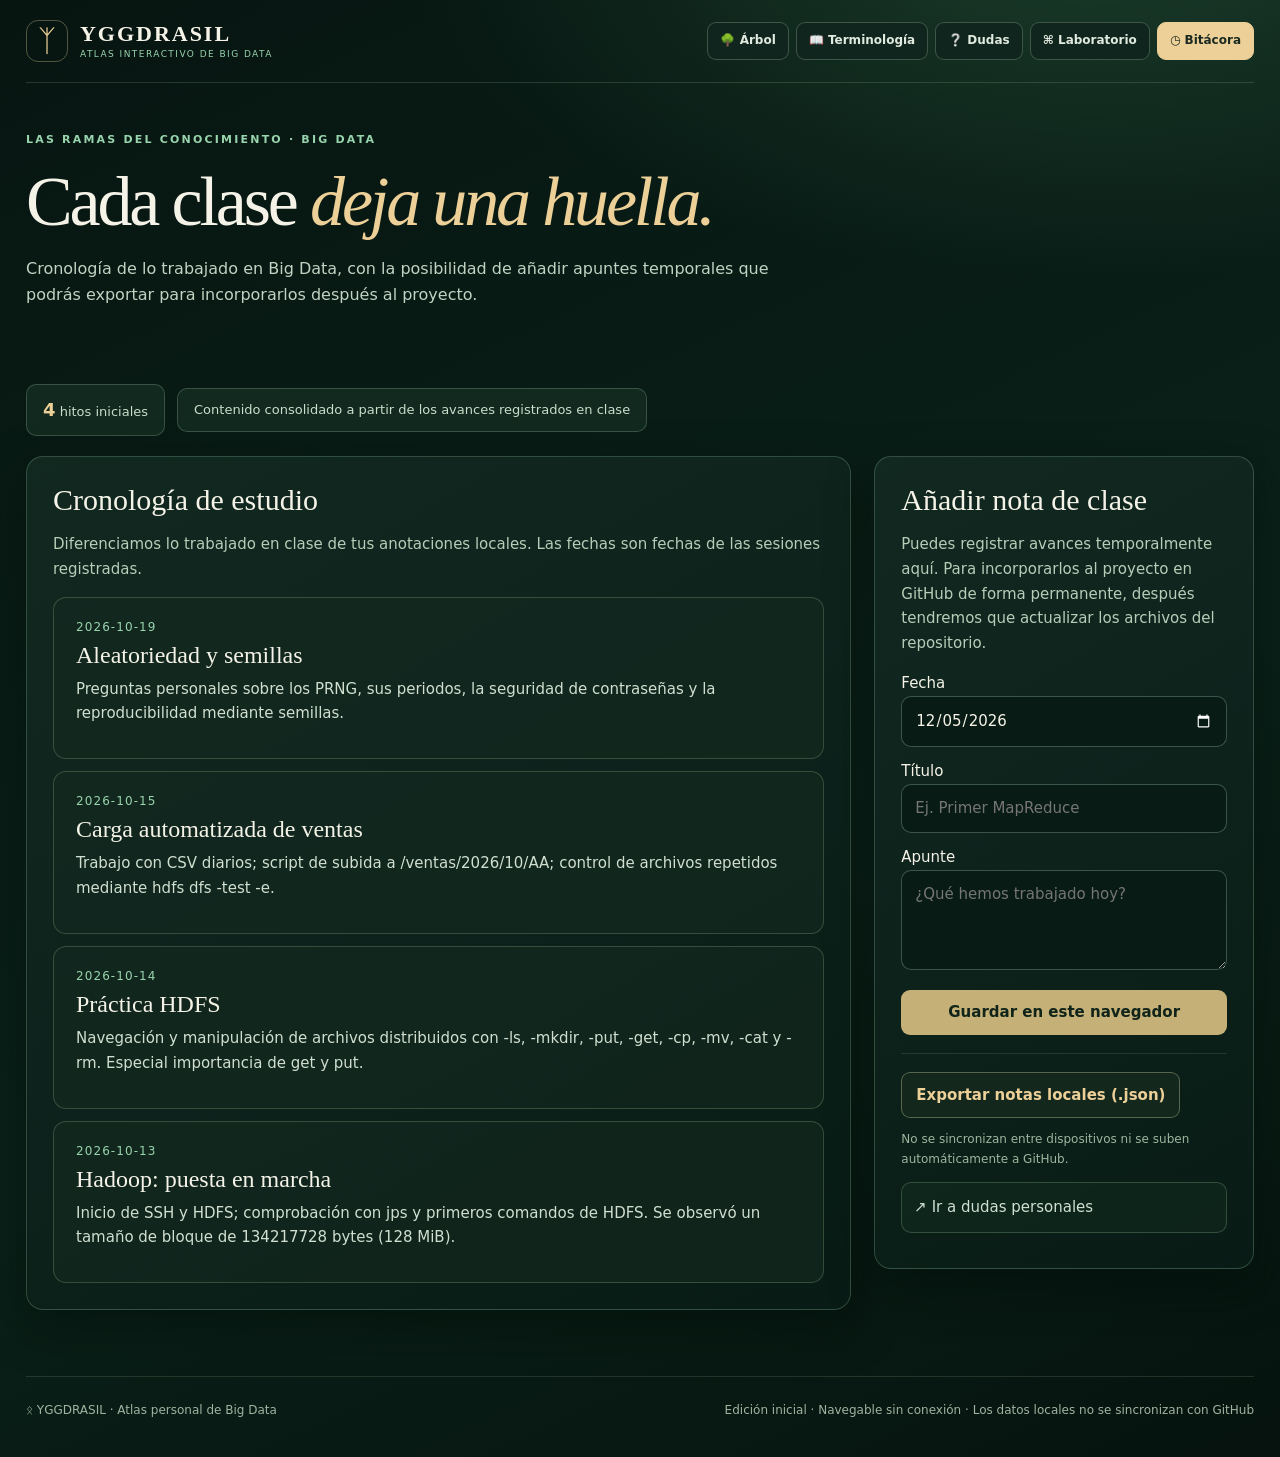
==== bitacora.html @ 1339bfdf "Publicar atlas interactivo de Big Data: árbol, glosario, dudas, laboratorio y bitácora" ====
<!doctype html><html lang="es"><head><meta charset="utf-8"><meta name="viewport" content="width=device-width,initial-scale=1"><meta name="color-scheme" content="dark"><title>Bitácora · Yggdrasil Big Data</title><link rel="stylesheet" href="assets/pages.css"></head><body><div class="shell"><header class="topbar"><a class="brand" href="yggdrasil.html#bigdata"><span class="brandicon">ᛉ</span><span><strong>YGGDRASIL</strong><small>Atlas interactivo de Big Data</small></span></a><nav class="tabs" aria-label="Secciones"><a class="tab "  href="yggdrasil.html">🌳 Árbol</a><a class="tab "  href="terminologia.html">📖 Terminología</a><a class="tab "  href="dudas.html">❔ Dudas</a><a class="tab "  href="laboratorio.html">⌘ Laboratorio</a><a class="tab active" aria-current="page" href="bitacora.html">◷ Bitácora</a></nav></header><section class="hero"><div class="eyebrow">Las ramas del conocimiento · Big Data</div><h1>Cada clase <em>deja una huella.</em></h1><p>Cronología de lo trabajado en Big Data, con la posibilidad de añadir apuntes temporales que podrás exportar para incorporarlos después al proyecto.</p></section><div class="row stats"><span class="stat"><strong>4</strong> hitos iniciales</span><span class="stat">Contenido consolidado a partir de los avances registrados en clase</span></div><div class="grid"><main class="card pad"><h2 class="panel-title">Cronología de estudio</h2><p class="muted">Diferenciamos lo trabajado en clase de tus anotaciones locales. Las fechas son fechas de las sesiones registradas.</p><div class="list" id="timeline"></div></main><aside class="card pad"><h2 class="panel-title">Añadir nota de clase</h2><p class="muted">Puedes registrar avances temporalmente aquí. Para incorporarlos al proyecto en GitHub de forma permanente, después tendremos que actualizar los archivos del repositorio.</p><form id="noteForm" class="stack"><label>Fecha <input id="noteDate" required type="date" class="input" style="display:block;width:100%"></label><label>Título <input id="noteTitle" required maxlength="90" class="input" style="display:block;width:100%" placeholder="Ej. Primer MapReduce"></label><label>Apunte <textarea id="noteBody" required maxlength="3000" class="textarea" placeholder="¿Qué hemos trabajado hoy?"></textarea></label><button class="btn" type="submit">Guardar en este navegador</button></form><div class="segment"><button id="export" class="btn-ghost">Exportar notas locales (.json)</button><p class="footer-note">No se sincronizan entre dispositivos ni se suben automáticamente a GitHub.</p></div><a class="side-link" href="dudas.html">↗ Ir a dudas personales</a></aside></div><footer class="foot"><span>ᛟ YGGDRASIL · Atlas personal de Big Data</span><span>Edición inicial · Navegable sin conexión · Los datos locales no se sincronizan con GitHub</span></footer></div><script>
'use strict';const initial=[["2026-10-13", "Hadoop: puesta en marcha", "Inicio de SSH y HDFS; comprobación con jps y primeros comandos de HDFS. Se observó un tamaño de bloque de 134217728 bytes (128 MiB)."], ["2026-10-14", "Práctica HDFS", "Navegación y manipulación de archivos distribuidos con -ls, -mkdir, -put, -get, -cp, -mv, -cat y -rm. Especial importancia de get y put."], ["2026-10-15", "Carga automatizada de ventas", "Trabajo con CSV diarios; script de subida a /ventas/2026/10/AA; control de archivos repetidos mediante hdfs dfs -test -e."], ["2026-10-19", "Aleatoriedad y semillas", "Preguntas personales sobre los PRNG, sus periodos, la seguridad de contraseñas y la reproducibilidad mediante semillas."]];let custom=[];try{custom=JSON.parse(localStorage.getItem('ygg-bigdata-bitacora-v1')||'[]')}catch(e){}const list=document.getElementById('timeline');const node=(tag,cls,s)=>{const e=document.createElement(tag);e.className=cls||'';e.textContent=s;return e};function draw(){list.replaceChildren();const ordered=[...initial.map(([date,title,body])=>({date,title,body,local:false})),...custom.map(x=>({...x,local:true}))].sort((a,b)=>b.date.localeCompare(a.date));for(const x of ordered){const d=node('article','entry');d.append(node('div','date',x.date+(x.local?' · anotación local':'')),node('h3','',x.title),node('p','',x.body));if(x.local){const btn=node('button','btn-ghost','Eliminar nota');btn.onclick=()=>{custom=custom.filter(t=>t.id!==x.id);save();draw()};d.append(btn)}list.append(d)}}function save(){try{localStorage.setItem('ygg-bigdata-bitacora-v1',JSON.stringify(custom))}catch(e){}}document.getElementById('noteDate').value=new Date().toLocaleDateString('en-CA');document.getElementById('noteForm').onsubmit=e=>{e.preventDefault();custom.push({id:String(Date.now())+'-'+Math.random().toString(36).slice(2),date:document.getElementById('noteDate').value,title:document.getElementById('noteTitle').value.trim(),body:document.getElementById('noteBody').value.trim()});save();draw();e.target.reset();document.getElementById('noteDate').value=new Date().toLocaleDateString('en-CA')};document.getElementById('export').onclick=()=>{const b=new Blob([JSON.stringify(custom,null,2)],{type:'application/json'}),a=document.createElement('a');a.href=URL.createObjectURL(b);a.download='yggdrasil-bigdata-bitacora.json';a.click();setTimeout(()=>URL.revokeObjectURL(a.href),1500)};draw();</script></body></html>
---- assets/pages.css ----
:root{color-scheme:dark;--bg:#071511;--panel:#10241e;--panel2:#132d25;--line:#315347;--text:#f5f3e8;--muted:#b0c6b4;--gold:#ecd098;--sage:#98d4ad;--purple:#c6a0ee;--orange:#f5bd78}
*{box-sizing:border-box}html{scroll-behavior:smooth}body{margin:0;min-height:100vh;background:radial-gradient(ellipse 940px 480px at 85% -5%,#27533999,transparent 73%),linear-gradient(155deg,#071511,#0a2119 58%,#06130e);font:15px/1.66 system-ui,"Segoe UI",Arial,sans-serif;color:var(--text)}body::before{content:"";position:fixed;inset:0;pointer-events:none;opacity:.13;background-image:radial-gradient(#d5c995 .65px,transparent .7px);background-size:44px 44px;mask-image:linear-gradient(#000,transparent 80%)}button,input,select,textarea{font:inherit}button{cursor:pointer}a{color:var(--gold)}button:focus-visible,a:focus-visible,input:focus-visible,textarea:focus-visible,select:focus-visible{outline:2px solid var(--gold);outline-offset:3px}.shell{max-width:1430px;margin:auto;padding:0 26px;position:relative}.topbar{min-height:83px;display:flex;align-items:center;justify-content:space-between;gap:16px;border-bottom:1px solid #8cac873b}.brand{display:flex;gap:12px;align-items:center;text-decoration:none;color:var(--text)}.brandicon{width:42px;height:42px;display:grid;place-items:center;font:30px Georgia,serif;border:1px solid #a5a0757a;border-radius:12px;color:var(--gold)}.brand strong{display:block;font:700 22px Georgia,serif;letter-spacing:.09em}.brand small{display:block;text-transform:uppercase;letter-spacing:.16em;font-size:9px;color:var(--sage)}.tabs{display:flex;gap:7px;flex-wrap:wrap}.tab{padding:8px 12px;border:1px solid #66846d86;border-radius:9px;background:#10251e;color:#e0eadf;text-decoration:none;font-size:12px;font-weight:700}.tab:hover{border-color:var(--gold)}.tab.active{color:#1b2a20;background:var(--gold);border-color:var(--gold)}.hero{padding:48px 0 37px;max-width:950px}.eyebrow{font-size:11px;letter-spacing:.2em;color:var(--sage);text-transform:uppercase;font-weight:700}.hero h1{font:normal clamp(40px,6vw,70px)/1.08 Georgia,serif;letter-spacing:-.045em;margin:15px 0}.hero h1 em{color:var(--gold)}.hero p{color:#c1d3c2;font-size:16px;max-width:790px}.row{display:flex;gap:12px;flex-wrap:wrap;align-items:center}.stats{margin:22px 0 18px}.stat{background:#11291f;border:1px solid #69877174;border-radius:10px;padding:10px 16px;font-size:13px;color:#c9ddca}.stat strong{color:var(--gold);font-size:18px}.grid{display:grid;grid-template-columns:minmax(0,1fr) minmax(240px,.46fr);align-items:start;gap:23px;margin:20px 0 66px}.card{background:linear-gradient(150deg,#132a22e9,#091c16ec);border:1px solid #52786287;border-radius:17px;box-shadow:0 16px 44px #020d0881;overflow:hidden}.pad{padding:26px}.panel-title{font:30px Georgia,serif;margin:0 0 8px}.muted{color:#b7cdb9}.small{font-size:12px}.kicker{font-size:10px;letter-spacing:.17em;text-transform:uppercase;font-weight:800;color:var(--sage)}.filters{display:flex;gap:10px;flex-wrap:wrap;margin:0 0 20px}.input,.select,.textarea{background:#081b14;color:var(--text);border:1px solid #6386728c;padding:11px 13px;border-radius:10px;min-width:180px}.input{flex:1}.textarea{width:100%;min-height:100px;resize:vertical}.btn{background:#c5b078;color:#112419;border:0;border-radius:9px;padding:10px 14px;font-weight:800}.btn:hover{background:#efdbab}.btn-ghost{border:1px solid #8e99738c;background:#13271d;color:var(--gold);border-radius:9px;padding:10px 14px;font-weight:700}.btn-ghost:hover{border-color:var(--gold)}.pill{display:inline-block;border:1px solid #6f976b90;border-radius:99px;padding:3px 9px;font-size:11px;color:#b9e2c0}.pill.extra{color:#dfb7ed;border-color:#b093cf86}.list{display:grid;gap:12px}.entry{padding:20px 22px;border:1px solid #5a785d83;background:#152a20a8;border-radius:13px}.entry h2,.entry h3{margin:4px 0 7px;font:24px Georgia,serif}.entry p{margin:8px 0 12px;color:#d0dfd0}.entry summary{cursor:pointer;font-weight:700;color:#f4e5bf;list-style:none;display:flex;gap:10px;align-items:center;justify-content:space-between}.entry summary::after{content:'＋';font-size:22px;line-height:1}.entry[open] summary::after{content:'−'}.answer{padding:15px 0 0;border-top:1px solid #7d98774d;margin:16px 0 0}.answer p{margin:0 0 12px}.answer strong{color:var(--gold)}.callout{padding:16px 19px;border-left:3px solid var(--gold);background:#3539234d;border-radius:0 10px 10px 0}.side-link{display:block;text-decoration:none;margin:9px 0;padding:12px;border:1px solid #61816673;border-radius:10px;color:#d0e0d2;background:#132e2382}.side-link:hover{color:var(--gold);border-color:var(--gold)}.foot{border-top:1px solid #92a78834;padding:24px 0 36px;color:#9fb4a0;font-size:12px;display:flex;gap:14px;justify-content:space-between}.codebox{padding:13px 15px;background:#061410;border:1px solid #5875628a;border-radius:11px;margin:9px 0 15px;display:flex;gap:8px;justify-content:space-between;align-items:start}.codebox code{overflow:auto;white-space:pre-wrap;word-break:break-word;color:#bce3c8;font:13px/1.65 Consolas,"Cascadia Code",monospace}.copy{white-space:nowrap;border:1px solid #a79670a2;background:#293728;color:var(--gold);border-radius:8px;padding:6px 10px;font-size:11px}.tabs2{display:flex;gap:9px;flex-wrap:wrap;margin:12px 0 22px}.tabs2 button{border:1px solid #597a6380;background:#122c21;color:#d9e8d9;padding:10px 12px;border-radius:9px}.tabs2 button[aria-pressed="true"]{background:var(--gold);color:#1a2c21}.checkline{display:flex;gap:11px;align-items:start}.checkline input{accent-color:#bdda99;transform:scale(1.2);margin-top:7px}.taghost{color:#d8adf2}.tagcontainer{color:#9fd7b4}.taghdfs{color:#ead08f}.monotext{font:12px/1.5 Consolas,monospace;color:#bddcc6}.date{font-size:12px;letter-spacing:.09em;color:var(--sage);text-transform:uppercase}.segment{margin:18px 0 0;border-top:1px solid #63826842;padding-top:18px}.hide{display:none!important}.footer-note{font-size:12px;color:#9db69f}.stack{display:grid;gap:12px}.flow-btn{border:0;background:none;color:var(--gold);padding:0;font:inherit;text-decoration:underline;cursor:pointer}
@media(max-width:930px){.topbar{padding:16px 0;flex-wrap:wrap}.grid{grid-template-columns:1fr}.hero{padding-top:35px}}@media(max-width:560px){.shell{padding:0 15px}.pad{padding:19px}.entry{padding:17px}.tabs{gap:5px}.tab{font-size:11px;padding:7px 8px}.brand strong{font-size:19px}.hero h1{font-size:42px}.codebox{display:block}.copy{margin-top:10px}.foot{display:block}}
@media(prefers-reduced-motion:reduce){*{scroll-behavior:auto!important;transition:none!important}}
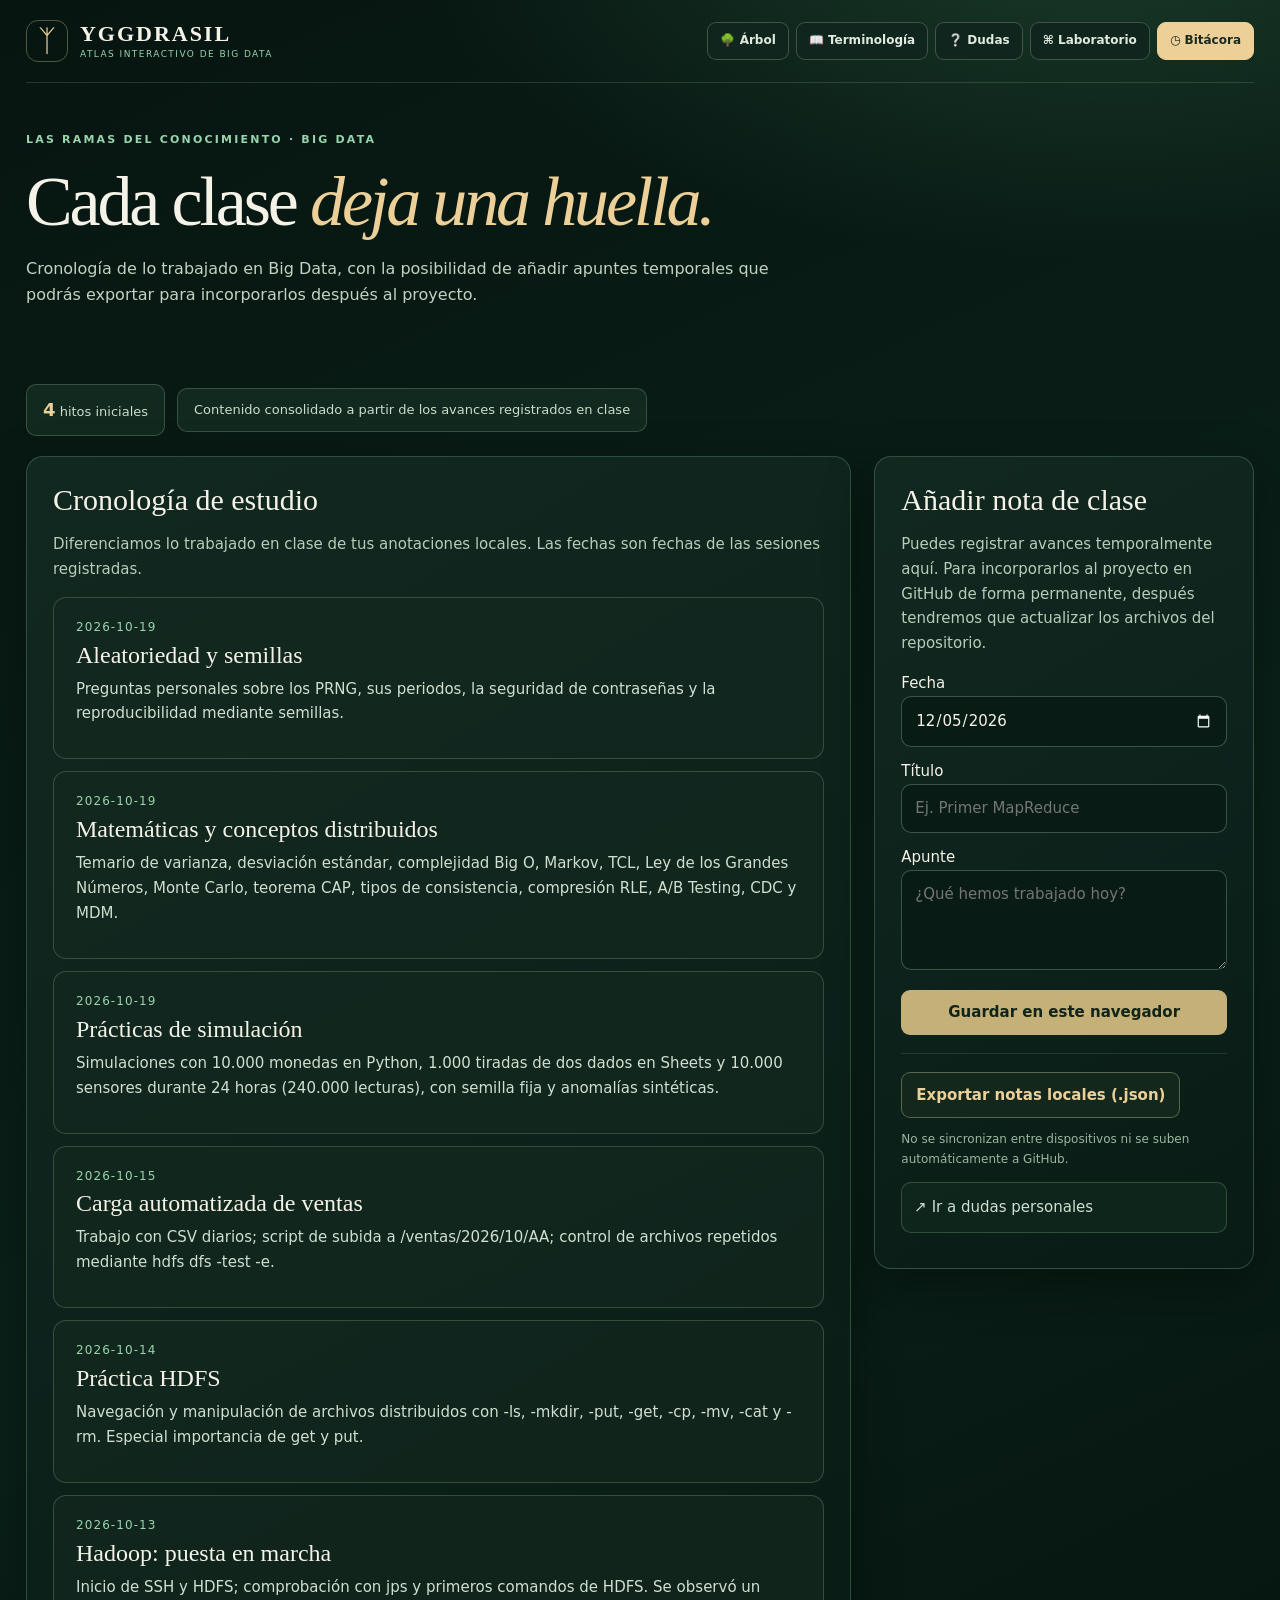
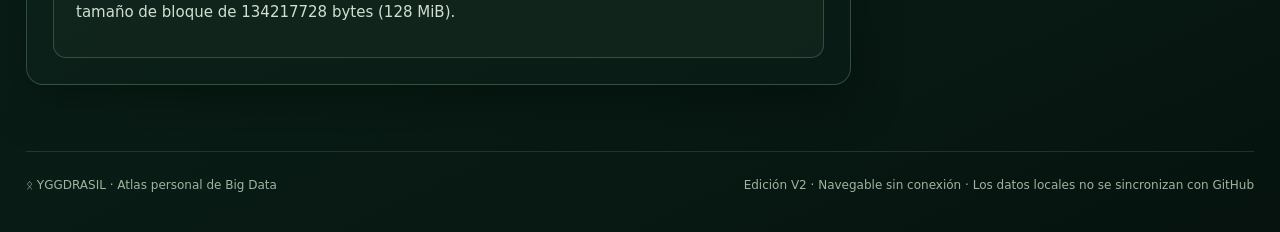
==== commit dccc42c5: "v2: incorporar registro de clase y prácticas del 19 de octubre" ====
--- a/bitacora.html
+++ b/bitacora.html
@@ -1,2 +1,2 @@
-<!doctype html><html lang="es"><head><meta charset="utf-8"><meta name="viewport" content="width=device-width,initial-scale=1"><meta name="color-scheme" content="dark"><title>Bitácora · Yggdrasil Big Data</title><link rel="stylesheet" href="assets/pages.css"></head><body><div class="shell"><header class="topbar"><a class="brand" href="yggdrasil.html#bigdata"><span class="brandicon">ᛉ</span><span><strong>YGGDRASIL</strong><small>Atlas interactivo de Big Data</small></span></a><nav class="tabs" aria-label="Secciones"><a class="tab "  href="yggdrasil.html">🌳 Árbol</a><a class="tab "  href="terminologia.html">📖 Terminología</a><a class="tab "  href="dudas.html">❔ Dudas</a><a class="tab "  href="laboratorio.html">⌘ Laboratorio</a><a class="tab active" aria-current="page" href="bitacora.html">◷ Bitácora</a></nav></header><section class="hero"><div class="eyebrow">Las ramas del conocimiento · Big Data</div><h1>Cada clase <em>deja una huella.</em></h1><p>Cronología de lo trabajado en Big Data, con la posibilidad de añadir apuntes temporales que podrás exportar para incorporarlos después al proyecto.</p></section><div class="row stats"><span class="stat"><strong>4</strong> hitos iniciales</span><span class="stat">Contenido consolidado a partir de los avances registrados en clase</span></div><div class="grid"><main class="card pad"><h2 class="panel-title">Cronología de estudio</h2><p class="muted">Diferenciamos lo trabajado en clase de tus anotaciones locales. Las fechas son fechas de las sesiones registradas.</p><div class="list" id="timeline"></div></main><aside class="card pad"><h2 class="panel-title">Añadir nota de clase</h2><p class="muted">Puedes registrar avances temporalmente aquí. Para incorporarlos al proyecto en GitHub de forma permanente, después tendremos que actualizar los archivos del repositorio.</p><form id="noteForm" class="stack"><label>Fecha <input id="noteDate" required type="date" class="input" style="display:block;width:100%"></label><label>Título <input id="noteTitle" required maxlength="90" class="input" style="display:block;width:100%" placeholder="Ej. Primer MapReduce"></label><label>Apunte <textarea id="noteBody" required maxlength="3000" class="textarea" placeholder="¿Qué hemos trabajado hoy?"></textarea></label><button class="btn" type="submit">Guardar en este navegador</button></form><div class="segment"><button id="export" class="btn-ghost">Exportar notas locales (.json)</button><p class="footer-note">No se sincronizan entre dispositivos ni se suben automáticamente a GitHub.</p></div><a class="side-link" href="dudas.html">↗ Ir a dudas personales</a></aside></div><footer class="foot"><span>ᛟ YGGDRASIL · Atlas personal de Big Data</span><span>Edición inicial · Navegable sin conexión · Los datos locales no se sincronizan con GitHub</span></footer></div><script>
-'use strict';const initial=[["2026-10-13", "Hadoop: puesta en marcha", "Inicio de SSH y HDFS; comprobación con jps y primeros comandos de HDFS. Se observó un tamaño de bloque de 134217728 bytes (128 MiB)."], ["2026-10-14", "Práctica HDFS", "Navegación y manipulación de archivos distribuidos con -ls, -mkdir, -put, -get, -cp, -mv, -cat y -rm. Especial importancia de get y put."], ["2026-10-15", "Carga automatizada de ventas", "Trabajo con CSV diarios; script de subida a /ventas/2026/10/AA; control de archivos repetidos mediante hdfs dfs -test -e."], ["2026-10-19", "Aleatoriedad y semillas", "Preguntas personales sobre los PRNG, sus periodos, la seguridad de contraseñas y la reproducibilidad mediante semillas."]];let custom=[];try{custom=JSON.parse(localStorage.getItem('ygg-bigdata-bitacora-v1')||'[]')}catch(e){}const list=document.getElementById('timeline');const node=(tag,cls,s)=>{const e=document.createElement(tag);e.className=cls||'';e.textContent=s;return e};function draw(){list.replaceChildren();const ordered=[...initial.map(([date,title,body])=>({date,title,body,local:false})),...custom.map(x=>({...x,local:true}))].sort((a,b)=>b.date.localeCompare(a.date));for(const x of ordered){const d=node('article','entry');d.append(node('div','date',x.date+(x.local?' · anotación local':'')),node('h3','',x.title),node('p','',x.body));if(x.local){const btn=node('button','btn-ghost','Eliminar nota');btn.onclick=()=>{custom=custom.filter(t=>t.id!==x.id);save();draw()};d.append(btn)}list.append(d)}}function save(){try{localStorage.setItem('ygg-bigdata-bitacora-v1',JSON.stringify(custom))}catch(e){}}document.getElementById('noteDate').value=new Date().toLocaleDateString('en-CA');document.getElementById('noteForm').onsubmit=e=>{e.preventDefault();custom.push({id:String(Date.now())+'-'+Math.random().toString(36).slice(2),date:document.getElementById('noteDate').value,title:document.getElementById('noteTitle').value.trim(),body:document.getElementById('noteBody').value.trim()});save();draw();e.target.reset();document.getElementById('noteDate').value=new Date().toLocaleDateString('en-CA')};document.getElementById('export').onclick=()=>{const b=new Blob([JSON.stringify(custom,null,2)],{type:'application/json'}),a=document.createElement('a');a.href=URL.createObjectURL(b);a.download='yggdrasil-bigdata-bitacora.json';a.click();setTimeout(()=>URL.revokeObjectURL(a.href),1500)};draw();</script></body></html>+<!doctype html><html lang="es"><head><meta charset="utf-8"><meta name="viewport" content="width=device-width,initial-scale=1"><meta name="color-scheme" content="dark"><title>Bitácora · Yggdrasil Big Data</title><link rel="stylesheet" href="assets/pages.css"></head><body><div class="shell"><header class="topbar"><a class="brand" href="yggdrasil.html#bigdata"><span class="brandicon">ᛉ</span><span><strong>YGGDRASIL</strong><small>Atlas interactivo de Big Data</small></span></a><nav class="tabs" aria-label="Secciones"><a class="tab "  href="yggdrasil.html">🌳 Árbol</a><a class="tab "  href="terminologia.html">📖 Terminología</a><a class="tab "  href="dudas.html">❔ Dudas</a><a class="tab "  href="laboratorio.html">⌘ Laboratorio</a><a class="tab active" aria-current="page" href="bitacora.html">◷ Bitácora</a></nav></header><section class="hero"><div class="eyebrow">Las ramas del conocimiento · Big Data</div><h1>Cada clase <em>deja una huella.</em></h1><p>Cronología de lo trabajado en Big Data, con la posibilidad de añadir apuntes temporales que podrás exportar para incorporarlos después al proyecto.</p></section><div class="row stats"><span class="stat"><strong>4</strong> hitos iniciales</span><span class="stat">Contenido consolidado a partir de los avances registrados en clase</span></div><div class="grid"><main class="card pad"><h2 class="panel-title">Cronología de estudio</h2><p class="muted">Diferenciamos lo trabajado en clase de tus anotaciones locales. Las fechas son fechas de las sesiones registradas.</p><div class="list" id="timeline"></div></main><aside class="card pad"><h2 class="panel-title">Añadir nota de clase</h2><p class="muted">Puedes registrar avances temporalmente aquí. Para incorporarlos al proyecto en GitHub de forma permanente, después tendremos que actualizar los archivos del repositorio.</p><form id="noteForm" class="stack"><label>Fecha <input id="noteDate" required type="date" class="input" style="display:block;width:100%"></label><label>Título <input id="noteTitle" required maxlength="90" class="input" style="display:block;width:100%" placeholder="Ej. Primer MapReduce"></label><label>Apunte <textarea id="noteBody" required maxlength="3000" class="textarea" placeholder="¿Qué hemos trabajado hoy?"></textarea></label><button class="btn" type="submit">Guardar en este navegador</button></form><div class="segment"><button id="export" class="btn-ghost">Exportar notas locales (.json)</button><p class="footer-note">No se sincronizan entre dispositivos ni se suben automáticamente a GitHub.</p></div><a class="side-link" href="dudas.html">↗ Ir a dudas personales</a></aside></div><footer class="foot"><span>ᛟ YGGDRASIL · Atlas personal de Big Data</span><span>Edición V2 · Navegable sin conexión · Los datos locales no se sincronizan con GitHub</span></footer></div><script>
+'use strict';const initial=[["2026-10-13", "Hadoop: puesta en marcha", "Inicio de SSH y HDFS; comprobación con jps y primeros comandos de HDFS. Se observó un tamaño de bloque de 134217728 bytes (128 MiB)."], ["2026-10-14", "Práctica HDFS", "Navegación y manipulación de archivos distribuidos con -ls, -mkdir, -put, -get, -cp, -mv, -cat y -rm. Especial importancia de get y put."], ["2026-10-15", "Carga automatizada de ventas", "Trabajo con CSV diarios; script de subida a /ventas/2026/10/AA; control de archivos repetidos mediante hdfs dfs -test -e."], ["2026-10-19", "Aleatoriedad y semillas", "Preguntas personales sobre los PRNG, sus periodos, la seguridad de contraseñas y la reproducibilidad mediante semillas."], ["2026-10-19", "Matemáticas y conceptos distribuidos", "Temario de varianza, desviación estándar, complejidad Big O, Markov, TCL, Ley de los Grandes Números, Monte Carlo, teorema CAP, tipos de consistencia, compresión RLE, A/B Testing, CDC y MDM."], ["2026-10-19", "Prácticas de simulación", "Simulaciones con 10.000 monedas en Python, 1.000 tiradas de dos dados en Sheets y 10.000 sensores durante 24 horas (240.000 lecturas), con semilla fija y anomalías sintéticas."]];let custom=[];try{custom=JSON.parse(localStorage.getItem('ygg-bigdata-bitacora-v1')||'[]')}catch(e){}const list=document.getElementById('timeline');const node=(tag,cls,s)=>{const e=document.createElement(tag);e.className=cls||'';e.textContent=s;return e};function draw(){list.replaceChildren();const ordered=[...initial.map(([date,title,body])=>({date,title,body,local:false})),...custom.map(x=>({...x,local:true}))].sort((a,b)=>b.date.localeCompare(a.date));for(const x of ordered){const d=node('article','entry');d.append(node('div','date',x.date+(x.local?' · anotación local':'')),node('h3','',x.title),node('p','',x.body));if(x.local){const btn=node('button','btn-ghost','Eliminar nota');btn.onclick=()=>{custom=custom.filter(t=>t.id!==x.id);save();draw()};d.append(btn)}list.append(d)}}function save(){try{localStorage.setItem('ygg-bigdata-bitacora-v1',JSON.stringify(custom))}catch(e){}}document.getElementById('noteDate').value=new Date().toLocaleDateString('en-CA');document.getElementById('noteForm').onsubmit=e=>{e.preventDefault();custom.push({id:String(Date.now())+'-'+Math.random().toString(36).slice(2),date:document.getElementById('noteDate').value,title:document.getElementById('noteTitle').value.trim(),body:document.getElementById('noteBody').value.trim()});save();draw();e.target.reset();document.getElementById('noteDate').value=new Date().toLocaleDateString('en-CA')};document.getElementById('export').onclick=()=>{const b=new Blob([JSON.stringify(custom,null,2)],{type:'application/json'}),a=document.createElement('a');a.href=URL.createObjectURL(b);a.download='yggdrasil-bigdata-bitacora.json';a.click();setTimeout(()=>URL.revokeObjectURL(a.href),1500)};draw();</script></body></html>
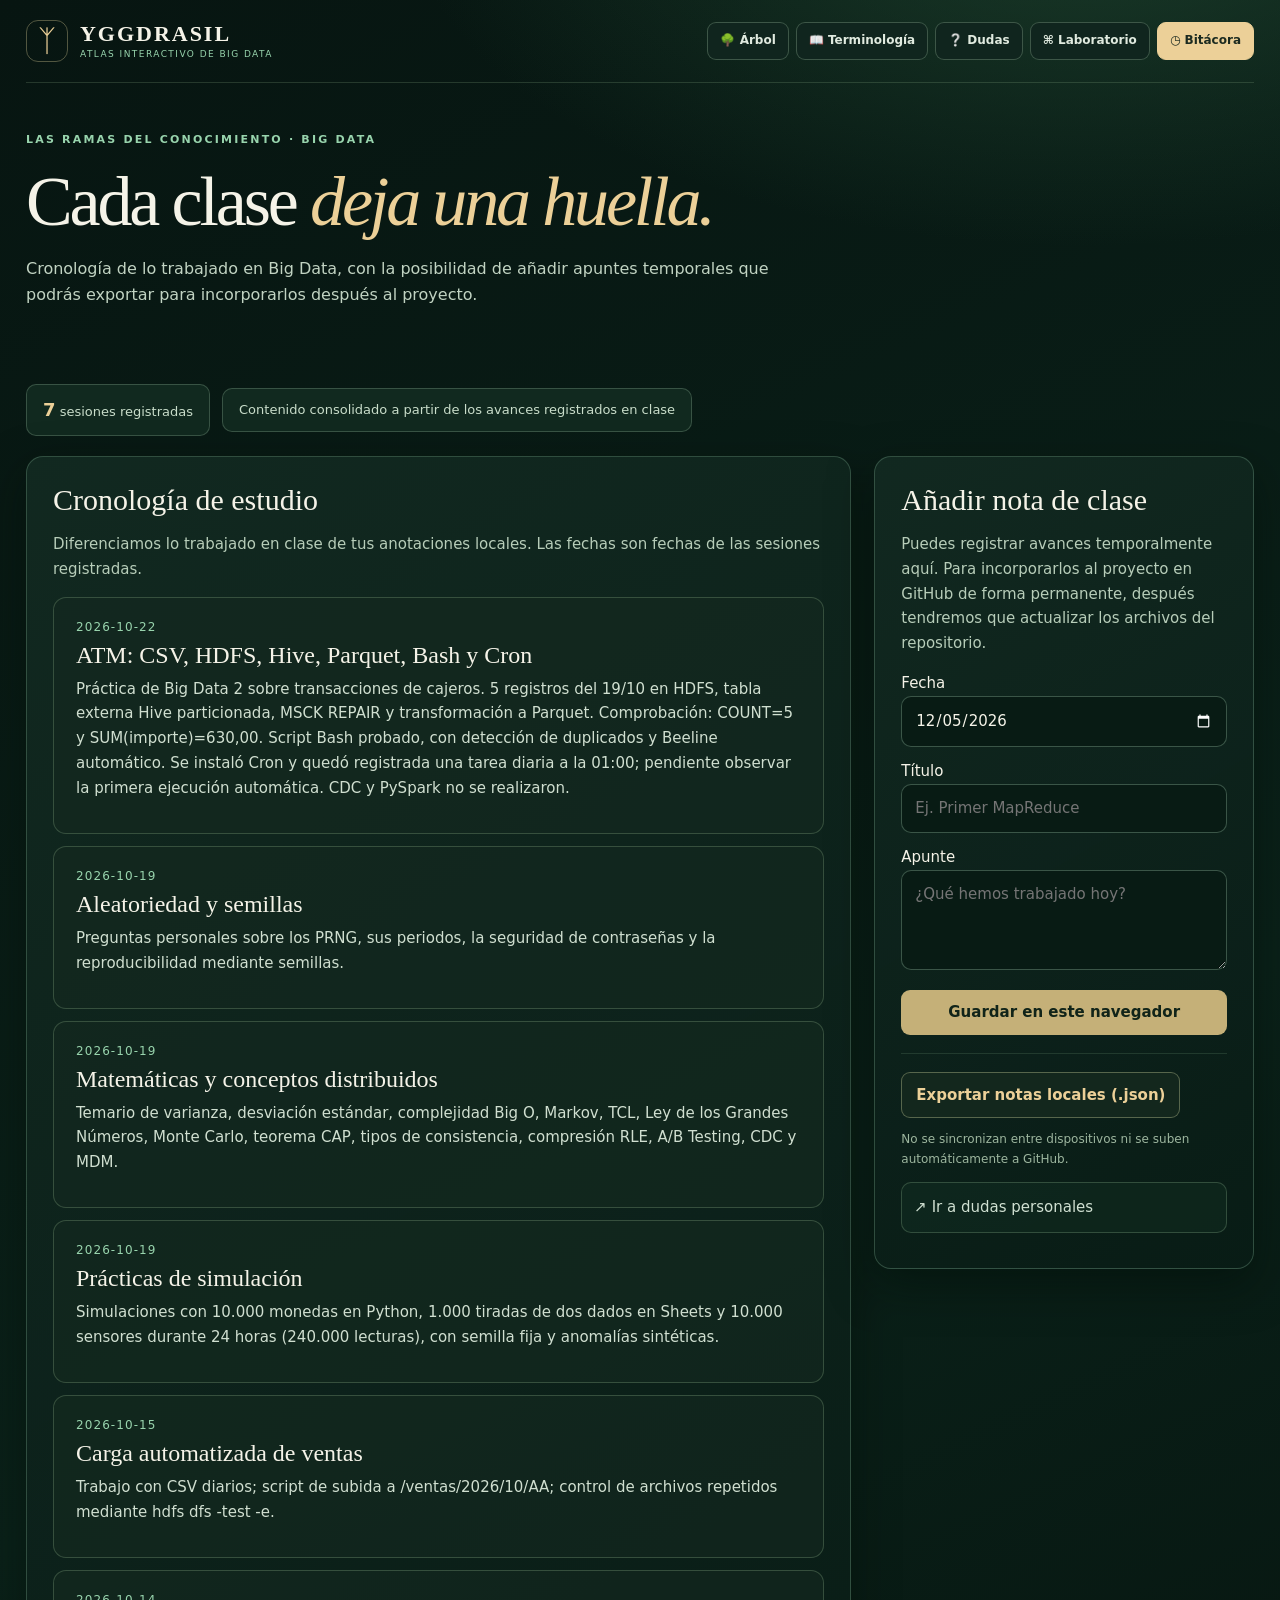
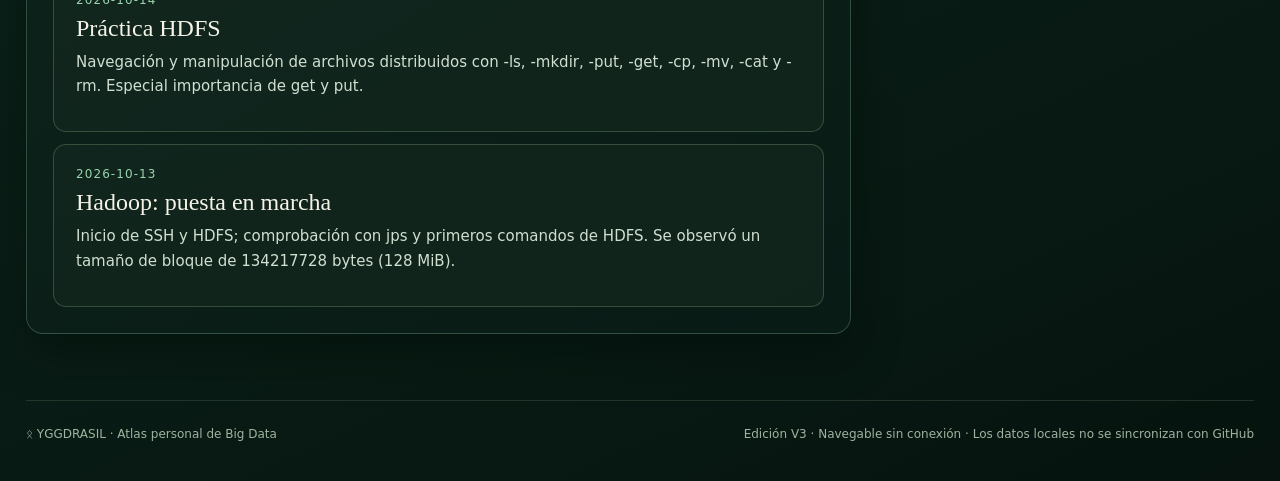
==== commit 43f481b9: "V3: documentar práctica ATM con Hive, Parquet, Bash y Cron" ====
--- a/bitacora.html
+++ b/bitacora.html
@@ -1,2 +1,2 @@
-<!doctype html><html lang="es"><head><meta charset="utf-8"><meta name="viewport" content="width=device-width,initial-scale=1"><meta name="color-scheme" content="dark"><title>Bitácora · Yggdrasil Big Data</title><link rel="stylesheet" href="assets/pages.css"></head><body><div class="shell"><header class="topbar"><a class="brand" href="yggdrasil.html#bigdata"><span class="brandicon">ᛉ</span><span><strong>YGGDRASIL</strong><small>Atlas interactivo de Big Data</small></span></a><nav class="tabs" aria-label="Secciones"><a class="tab "  href="yggdrasil.html">🌳 Árbol</a><a class="tab "  href="terminologia.html">📖 Terminología</a><a class="tab "  href="dudas.html">❔ Dudas</a><a class="tab "  href="laboratorio.html">⌘ Laboratorio</a><a class="tab active" aria-current="page" href="bitacora.html">◷ Bitácora</a></nav></header><section class="hero"><div class="eyebrow">Las ramas del conocimiento · Big Data</div><h1>Cada clase <em>deja una huella.</em></h1><p>Cronología de lo trabajado en Big Data, con la posibilidad de añadir apuntes temporales que podrás exportar para incorporarlos después al proyecto.</p></section><div class="row stats"><span class="stat"><strong>4</strong> hitos iniciales</span><span class="stat">Contenido consolidado a partir de los avances registrados en clase</span></div><div class="grid"><main class="card pad"><h2 class="panel-title">Cronología de estudio</h2><p class="muted">Diferenciamos lo trabajado en clase de tus anotaciones locales. Las fechas son fechas de las sesiones registradas.</p><div class="list" id="timeline"></div></main><aside class="card pad"><h2 class="panel-title">Añadir nota de clase</h2><p class="muted">Puedes registrar avances temporalmente aquí. Para incorporarlos al proyecto en GitHub de forma permanente, después tendremos que actualizar los archivos del repositorio.</p><form id="noteForm" class="stack"><label>Fecha <input id="noteDate" required type="date" class="input" style="display:block;width:100%"></label><label>Título <input id="noteTitle" required maxlength="90" class="input" style="display:block;width:100%" placeholder="Ej. Primer MapReduce"></label><label>Apunte <textarea id="noteBody" required maxlength="3000" class="textarea" placeholder="¿Qué hemos trabajado hoy?"></textarea></label><button class="btn" type="submit">Guardar en este navegador</button></form><div class="segment"><button id="export" class="btn-ghost">Exportar notas locales (.json)</button><p class="footer-note">No se sincronizan entre dispositivos ni se suben automáticamente a GitHub.</p></div><a class="side-link" href="dudas.html">↗ Ir a dudas personales</a></aside></div><footer class="foot"><span>ᛟ YGGDRASIL · Atlas personal de Big Data</span><span>Edición V2 · Navegable sin conexión · Los datos locales no se sincronizan con GitHub</span></footer></div><script>
-'use strict';const initial=[["2026-10-13", "Hadoop: puesta en marcha", "Inicio de SSH y HDFS; comprobación con jps y primeros comandos de HDFS. Se observó un tamaño de bloque de 134217728 bytes (128 MiB)."], ["2026-10-14", "Práctica HDFS", "Navegación y manipulación de archivos distribuidos con -ls, -mkdir, -put, -get, -cp, -mv, -cat y -rm. Especial importancia de get y put."], ["2026-10-15", "Carga automatizada de ventas", "Trabajo con CSV diarios; script de subida a /ventas/2026/10/AA; control de archivos repetidos mediante hdfs dfs -test -e."], ["2026-10-19", "Aleatoriedad y semillas", "Preguntas personales sobre los PRNG, sus periodos, la seguridad de contraseñas y la reproducibilidad mediante semillas."], ["2026-10-19", "Matemáticas y conceptos distribuidos", "Temario de varianza, desviación estándar, complejidad Big O, Markov, TCL, Ley de los Grandes Números, Monte Carlo, teorema CAP, tipos de consistencia, compresión RLE, A/B Testing, CDC y MDM."], ["2026-10-19", "Prácticas de simulación", "Simulaciones con 10.000 monedas en Python, 1.000 tiradas de dos dados en Sheets y 10.000 sensores durante 24 horas (240.000 lecturas), con semilla fija y anomalías sintéticas."]];let custom=[];try{custom=JSON.parse(localStorage.getItem('ygg-bigdata-bitacora-v1')||'[]')}catch(e){}const list=document.getElementById('timeline');const node=(tag,cls,s)=>{const e=document.createElement(tag);e.className=cls||'';e.textContent=s;return e};function draw(){list.replaceChildren();const ordered=[...initial.map(([date,title,body])=>({date,title,body,local:false})),...custom.map(x=>({...x,local:true}))].sort((a,b)=>b.date.localeCompare(a.date));for(const x of ordered){const d=node('article','entry');d.append(node('div','date',x.date+(x.local?' · anotación local':'')),node('h3','',x.title),node('p','',x.body));if(x.local){const btn=node('button','btn-ghost','Eliminar nota');btn.onclick=()=>{custom=custom.filter(t=>t.id!==x.id);save();draw()};d.append(btn)}list.append(d)}}function save(){try{localStorage.setItem('ygg-bigdata-bitacora-v1',JSON.stringify(custom))}catch(e){}}document.getElementById('noteDate').value=new Date().toLocaleDateString('en-CA');document.getElementById('noteForm').onsubmit=e=>{e.preventDefault();custom.push({id:String(Date.now())+'-'+Math.random().toString(36).slice(2),date:document.getElementById('noteDate').value,title:document.getElementById('noteTitle').value.trim(),body:document.getElementById('noteBody').value.trim()});save();draw();e.target.reset();document.getElementById('noteDate').value=new Date().toLocaleDateString('en-CA')};document.getElementById('export').onclick=()=>{const b=new Blob([JSON.stringify(custom,null,2)],{type:'application/json'}),a=document.createElement('a');a.href=URL.createObjectURL(b);a.download='yggdrasil-bigdata-bitacora.json';a.click();setTimeout(()=>URL.revokeObjectURL(a.href),1500)};draw();</script></body></html>+<!doctype html><html lang="es"><head><meta charset="utf-8"><meta name="viewport" content="width=device-width,initial-scale=1"><meta name="color-scheme" content="dark"><title>Bitácora · Yggdrasil Big Data</title><link rel="stylesheet" href="assets/pages.css"></head><body><div class="shell"><header class="topbar"><a class="brand" href="yggdrasil.html#bigdata"><span class="brandicon">ᛉ</span><span><strong>YGGDRASIL</strong><small>Atlas interactivo de Big Data</small></span></a><nav class="tabs" aria-label="Secciones"><a class="tab "  href="yggdrasil.html">🌳 Árbol</a><a class="tab "  href="terminologia.html">📖 Terminología</a><a class="tab "  href="dudas.html">❔ Dudas</a><a class="tab "  href="laboratorio.html">⌘ Laboratorio</a><a class="tab active" aria-current="page" href="bitacora.html">◷ Bitácora</a></nav></header><section class="hero"><div class="eyebrow">Las ramas del conocimiento · Big Data</div><h1>Cada clase <em>deja una huella.</em></h1><p>Cronología de lo trabajado en Big Data, con la posibilidad de añadir apuntes temporales que podrás exportar para incorporarlos después al proyecto.</p></section><div class="row stats"><span class="stat"><strong>7</strong> sesiones registradas</span><span class="stat">Contenido consolidado a partir de los avances registrados en clase</span></div><div class="grid"><main class="card pad"><h2 class="panel-title">Cronología de estudio</h2><p class="muted">Diferenciamos lo trabajado en clase de tus anotaciones locales. Las fechas son fechas de las sesiones registradas.</p><div class="list" id="timeline"></div></main><aside class="card pad"><h2 class="panel-title">Añadir nota de clase</h2><p class="muted">Puedes registrar avances temporalmente aquí. Para incorporarlos al proyecto en GitHub de forma permanente, después tendremos que actualizar los archivos del repositorio.</p><form id="noteForm" class="stack"><label>Fecha <input id="noteDate" required type="date" class="input" style="display:block;width:100%"></label><label>Título <input id="noteTitle" required maxlength="90" class="input" style="display:block;width:100%" placeholder="Ej. Primer MapReduce"></label><label>Apunte <textarea id="noteBody" required maxlength="3000" class="textarea" placeholder="¿Qué hemos trabajado hoy?"></textarea></label><button class="btn" type="submit">Guardar en este navegador</button></form><div class="segment"><button id="export" class="btn-ghost">Exportar notas locales (.json)</button><p class="footer-note">No se sincronizan entre dispositivos ni se suben automáticamente a GitHub.</p></div><a class="side-link" href="dudas.html">↗ Ir a dudas personales</a></aside></div><footer class="foot"><span>ᛟ YGGDRASIL · Atlas personal de Big Data</span><span>Edición V3 · Navegable sin conexión · Los datos locales no se sincronizan con GitHub</span></footer></div><script>
+'use strict';const initial=[["2026-10-13", "Hadoop: puesta en marcha", "Inicio de SSH y HDFS; comprobación con jps y primeros comandos de HDFS. Se observó un tamaño de bloque de 134217728 bytes (128 MiB)."], ["2026-10-14", "Práctica HDFS", "Navegación y manipulación de archivos distribuidos con -ls, -mkdir, -put, -get, -cp, -mv, -cat y -rm. Especial importancia de get y put."], ["2026-10-15", "Carga automatizada de ventas", "Trabajo con CSV diarios; script de subida a /ventas/2026/10/AA; control de archivos repetidos mediante hdfs dfs -test -e."], ["2026-10-19", "Aleatoriedad y semillas", "Preguntas personales sobre los PRNG, sus periodos, la seguridad de contraseñas y la reproducibilidad mediante semillas."], ["2026-10-19", "Matemáticas y conceptos distribuidos", "Temario de varianza, desviación estándar, complejidad Big O, Markov, TCL, Ley de los Grandes Números, Monte Carlo, teorema CAP, tipos de consistencia, compresión RLE, A/B Testing, CDC y MDM."], ["2026-10-19", "Prácticas de simulación", "Simulaciones con 10.000 monedas en Python, 1.000 tiradas de dos dados en Sheets y 10.000 sensores durante 24 horas (240.000 lecturas), con semilla fija y anomalías sintéticas."], ["2026-10-22", "ATM: CSV, HDFS, Hive, Parquet, Bash y Cron", "Práctica de Big Data 2 sobre transacciones de cajeros. 5 registros del 19/10 en HDFS, tabla externa Hive particionada, MSCK REPAIR y transformación a Parquet. Comprobación: COUNT=5 y SUM(importe)=630,00. Script Bash probado, con detección de duplicados y Beeline automático. Se instaló Cron y quedó registrada una tarea diaria a la 01:00; pendiente observar la primera ejecución automática. CDC y PySpark no se realizaron."]];let custom=[];try{custom=JSON.parse(localStorage.getItem('ygg-bigdata-bitacora-v1')||'[]')}catch(e){}const list=document.getElementById('timeline');const node=(tag,cls,s)=>{const e=document.createElement(tag);e.className=cls||'';e.textContent=s;return e};function draw(){list.replaceChildren();const ordered=[...initial.map(([date,title,body])=>({date,title,body,local:false})),...custom.map(x=>({...x,local:true}))].sort((a,b)=>b.date.localeCompare(a.date));for(const x of ordered){const d=node('article','entry');d.append(node('div','date',x.date+(x.local?' · anotación local':'')),node('h3','',x.title),node('p','',x.body));if(x.local){const btn=node('button','btn-ghost','Eliminar nota');btn.onclick=()=>{custom=custom.filter(t=>t.id!==x.id);save();draw()};d.append(btn)}list.append(d)}}function save(){try{localStorage.setItem('ygg-bigdata-bitacora-v1',JSON.stringify(custom))}catch(e){}}document.getElementById('noteDate').value=new Date().toLocaleDateString('en-CA');document.getElementById('noteForm').onsubmit=e=>{e.preventDefault();custom.push({id:String(Date.now())+'-'+Math.random().toString(36).slice(2),date:document.getElementById('noteDate').value,title:document.getElementById('noteTitle').value.trim(),body:document.getElementById('noteBody').value.trim()});save();draw();e.target.reset();document.getElementById('noteDate').value=new Date().toLocaleDateString('en-CA')};document.getElementById('export').onclick=()=>{const b=new Blob([JSON.stringify(custom,null,2)],{type:'application/json'}),a=document.createElement('a');a.href=URL.createObjectURL(b);a.download='yggdrasil-bigdata-bitacora.json';a.click();setTimeout(()=>URL.revokeObjectURL(a.href),1500)};draw();</script></body></html>
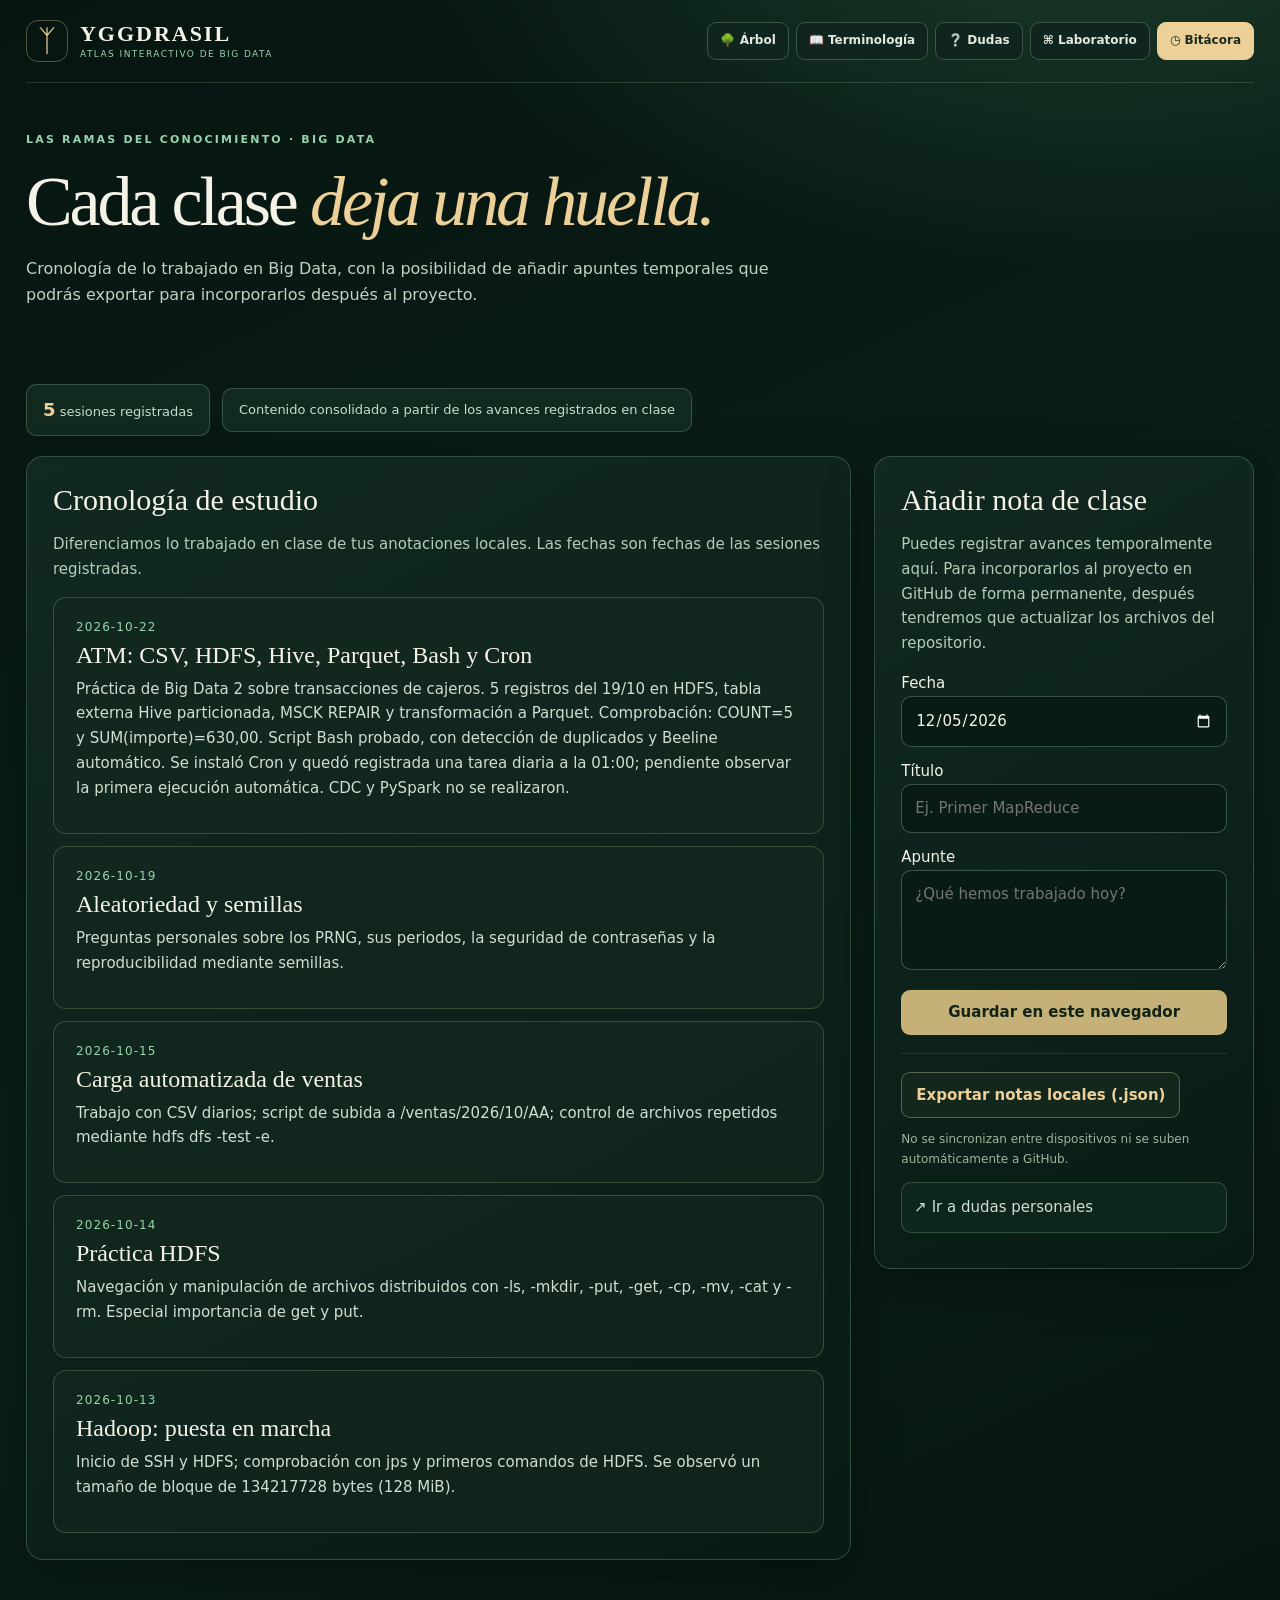
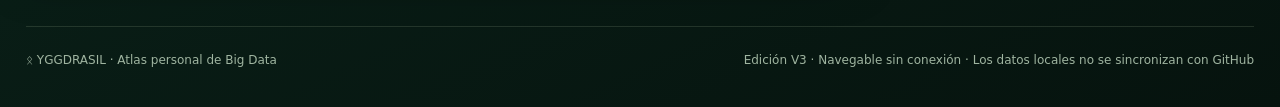
==== commit a42d8738: "Separar temario IA de Big Data según PDF de ambas asignaturas" ====
--- a/bitacora.html
+++ b/bitacora.html
@@ -1,2 +1,2 @@
-<!doctype html><html lang="es"><head><meta charset="utf-8"><meta name="viewport" content="width=device-width,initial-scale=1"><meta name="color-scheme" content="dark"><title>Bitácora · Yggdrasil Big Data</title><link rel="stylesheet" href="assets/pages.css"></head><body><div class="shell"><header class="topbar"><a class="brand" href="yggdrasil.html#bigdata"><span class="brandicon">ᛉ</span><span><strong>YGGDRASIL</strong><small>Atlas interactivo de Big Data</small></span></a><nav class="tabs" aria-label="Secciones"><a class="tab "  href="yggdrasil.html">🌳 Árbol</a><a class="tab "  href="terminologia.html">📖 Terminología</a><a class="tab "  href="dudas.html">❔ Dudas</a><a class="tab "  href="laboratorio.html">⌘ Laboratorio</a><a class="tab active" aria-current="page" href="bitacora.html">◷ Bitácora</a></nav></header><section class="hero"><div class="eyebrow">Las ramas del conocimiento · Big Data</div><h1>Cada clase <em>deja una huella.</em></h1><p>Cronología de lo trabajado en Big Data, con la posibilidad de añadir apuntes temporales que podrás exportar para incorporarlos después al proyecto.</p></section><div class="row stats"><span class="stat"><strong>7</strong> sesiones registradas</span><span class="stat">Contenido consolidado a partir de los avances registrados en clase</span></div><div class="grid"><main class="card pad"><h2 class="panel-title">Cronología de estudio</h2><p class="muted">Diferenciamos lo trabajado en clase de tus anotaciones locales. Las fechas son fechas de las sesiones registradas.</p><div class="list" id="timeline"></div></main><aside class="card pad"><h2 class="panel-title">Añadir nota de clase</h2><p class="muted">Puedes registrar avances temporalmente aquí. Para incorporarlos al proyecto en GitHub de forma permanente, después tendremos que actualizar los archivos del repositorio.</p><form id="noteForm" class="stack"><label>Fecha <input id="noteDate" required type="date" class="input" style="display:block;width:100%"></label><label>Título <input id="noteTitle" required maxlength="90" class="input" style="display:block;width:100%" placeholder="Ej. Primer MapReduce"></label><label>Apunte <textarea id="noteBody" required maxlength="3000" class="textarea" placeholder="¿Qué hemos trabajado hoy?"></textarea></label><button class="btn" type="submit">Guardar en este navegador</button></form><div class="segment"><button id="export" class="btn-ghost">Exportar notas locales (.json)</button><p class="footer-note">No se sincronizan entre dispositivos ni se suben automáticamente a GitHub.</p></div><a class="side-link" href="dudas.html">↗ Ir a dudas personales</a></aside></div><footer class="foot"><span>ᛟ YGGDRASIL · Atlas personal de Big Data</span><span>Edición V3 · Navegable sin conexión · Los datos locales no se sincronizan con GitHub</span></footer></div><script>
-'use strict';const initial=[["2026-10-13", "Hadoop: puesta en marcha", "Inicio de SSH y HDFS; comprobación con jps y primeros comandos de HDFS. Se observó un tamaño de bloque de 134217728 bytes (128 MiB)."], ["2026-10-14", "Práctica HDFS", "Navegación y manipulación de archivos distribuidos con -ls, -mkdir, -put, -get, -cp, -mv, -cat y -rm. Especial importancia de get y put."], ["2026-10-15", "Carga automatizada de ventas", "Trabajo con CSV diarios; script de subida a /ventas/2026/10/AA; control de archivos repetidos mediante hdfs dfs -test -e."], ["2026-10-19", "Aleatoriedad y semillas", "Preguntas personales sobre los PRNG, sus periodos, la seguridad de contraseñas y la reproducibilidad mediante semillas."], ["2026-10-19", "Matemáticas y conceptos distribuidos", "Temario de varianza, desviación estándar, complejidad Big O, Markov, TCL, Ley de los Grandes Números, Monte Carlo, teorema CAP, tipos de consistencia, compresión RLE, A/B Testing, CDC y MDM."], ["2026-10-19", "Prácticas de simulación", "Simulaciones con 10.000 monedas en Python, 1.000 tiradas de dos dados en Sheets y 10.000 sensores durante 24 horas (240.000 lecturas), con semilla fija y anomalías sintéticas."], ["2026-10-22", "ATM: CSV, HDFS, Hive, Parquet, Bash y Cron", "Práctica de Big Data 2 sobre transacciones de cajeros. 5 registros del 19/10 en HDFS, tabla externa Hive particionada, MSCK REPAIR y transformación a Parquet. Comprobación: COUNT=5 y SUM(importe)=630,00. Script Bash probado, con detección de duplicados y Beeline automático. Se instaló Cron y quedó registrada una tarea diaria a la 01:00; pendiente observar la primera ejecución automática. CDC y PySpark no se realizaron."]];let custom=[];try{custom=JSON.parse(localStorage.getItem('ygg-bigdata-bitacora-v1')||'[]')}catch(e){}const list=document.getElementById('timeline');const node=(tag,cls,s)=>{const e=document.createElement(tag);e.className=cls||'';e.textContent=s;return e};function draw(){list.replaceChildren();const ordered=[...initial.map(([date,title,body])=>({date,title,body,local:false})),...custom.map(x=>({...x,local:true}))].sort((a,b)=>b.date.localeCompare(a.date));for(const x of ordered){const d=node('article','entry');d.append(node('div','date',x.date+(x.local?' · anotación local':'')),node('h3','',x.title),node('p','',x.body));if(x.local){const btn=node('button','btn-ghost','Eliminar nota');btn.onclick=()=>{custom=custom.filter(t=>t.id!==x.id);save();draw()};d.append(btn)}list.append(d)}}function save(){try{localStorage.setItem('ygg-bigdata-bitacora-v1',JSON.stringify(custom))}catch(e){}}document.getElementById('noteDate').value=new Date().toLocaleDateString('en-CA');document.getElementById('noteForm').onsubmit=e=>{e.preventDefault();custom.push({id:String(Date.now())+'-'+Math.random().toString(36).slice(2),date:document.getElementById('noteDate').value,title:document.getElementById('noteTitle').value.trim(),body:document.getElementById('noteBody').value.trim()});save();draw();e.target.reset();document.getElementById('noteDate').value=new Date().toLocaleDateString('en-CA')};document.getElementById('export').onclick=()=>{const b=new Blob([JSON.stringify(custom,null,2)],{type:'application/json'}),a=document.createElement('a');a.href=URL.createObjectURL(b);a.download='yggdrasil-bigdata-bitacora.json';a.click();setTimeout(()=>URL.revokeObjectURL(a.href),1500)};draw();</script></body></html>+<!doctype html><html lang="es"><head><meta charset="utf-8"><meta name="viewport" content="width=device-width,initial-scale=1"><meta name="color-scheme" content="dark"><title>Bitácora · Yggdrasil Big Data</title><link rel="stylesheet" href="assets/pages.css"></head><body><div class="shell"><header class="topbar"><a class="brand" href="yggdrasil.html#bigdata"><span class="brandicon">ᛉ</span><span><strong>YGGDRASIL</strong><small>Atlas interactivo de Big Data</small></span></a><nav class="tabs" aria-label="Secciones"><a class="tab "  href="yggdrasil.html">🌳 Árbol</a><a class="tab "  href="terminologia.html">📖 Terminología</a><a class="tab "  href="dudas.html">❔ Dudas</a><a class="tab "  href="laboratorio.html">⌘ Laboratorio</a><a class="tab active" aria-current="page" href="bitacora.html">◷ Bitácora</a></nav></header><section class="hero"><div class="eyebrow">Las ramas del conocimiento · Big Data</div><h1>Cada clase <em>deja una huella.</em></h1><p>Cronología de lo trabajado en Big Data, con la posibilidad de añadir apuntes temporales que podrás exportar para incorporarlos después al proyecto.</p></section><div class="row stats"><span class="stat"><strong>5</strong> sesiones registradas</span><span class="stat">Contenido consolidado a partir de los avances registrados en clase</span></div><div class="grid"><main class="card pad"><h2 class="panel-title">Cronología de estudio</h2><p class="muted">Diferenciamos lo trabajado en clase de tus anotaciones locales. Las fechas son fechas de las sesiones registradas.</p><div class="list" id="timeline"></div></main><aside class="card pad"><h2 class="panel-title">Añadir nota de clase</h2><p class="muted">Puedes registrar avances temporalmente aquí. Para incorporarlos al proyecto en GitHub de forma permanente, después tendremos que actualizar los archivos del repositorio.</p><form id="noteForm" class="stack"><label>Fecha <input id="noteDate" required type="date" class="input" style="display:block;width:100%"></label><label>Título <input id="noteTitle" required maxlength="90" class="input" style="display:block;width:100%" placeholder="Ej. Primer MapReduce"></label><label>Apunte <textarea id="noteBody" required maxlength="3000" class="textarea" placeholder="¿Qué hemos trabajado hoy?"></textarea></label><button class="btn" type="submit">Guardar en este navegador</button></form><div class="segment"><button id="export" class="btn-ghost">Exportar notas locales (.json)</button><p class="footer-note">No se sincronizan entre dispositivos ni se suben automáticamente a GitHub.</p></div><a class="side-link" href="dudas.html">↗ Ir a dudas personales</a></aside></div><footer class="foot"><span>ᛟ YGGDRASIL · Atlas personal de Big Data</span><span>Edición V3 · Navegable sin conexión · Los datos locales no se sincronizan con GitHub</span></footer></div><script>
+'use strict';const initial=[["2026-10-13", "Hadoop: puesta en marcha", "Inicio de SSH y HDFS; comprobación con jps y primeros comandos de HDFS. Se observó un tamaño de bloque de 134217728 bytes (128 MiB)."], ["2026-10-14", "Práctica HDFS", "Navegación y manipulación de archivos distribuidos con -ls, -mkdir, -put, -get, -cp, -mv, -cat y -rm. Especial importancia de get y put."], ["2026-10-15", "Carga automatizada de ventas", "Trabajo con CSV diarios; script de subida a /ventas/2026/10/AA; control de archivos repetidos mediante hdfs dfs -test -e."], ["2026-10-19", "Aleatoriedad y semillas", "Preguntas personales sobre los PRNG, sus periodos, la seguridad de contraseñas y la reproducibilidad mediante semillas."], ["2026-10-22", "ATM: CSV, HDFS, Hive, Parquet, Bash y Cron", "Práctica de Big Data 2 sobre transacciones de cajeros. 5 registros del 19/10 en HDFS, tabla externa Hive particionada, MSCK REPAIR y transformación a Parquet. Comprobación: COUNT=5 y SUM(importe)=630,00. Script Bash probado, con detección de duplicados y Beeline automático. Se instaló Cron y quedó registrada una tarea diaria a la 01:00; pendiente observar la primera ejecución automática. CDC y PySpark no se realizaron."]];let custom=[];try{custom=JSON.parse(localStorage.getItem('ygg-bigdata-bitacora-v1')||'[]')}catch(e){}const list=document.getElementById('timeline');const node=(tag,cls,s)=>{const e=document.createElement(tag);e.className=cls||'';e.textContent=s;return e};function draw(){list.replaceChildren();const ordered=[...initial.map(([date,title,body])=>({date,title,body,local:false})),...custom.map(x=>({...x,local:true}))].sort((a,b)=>b.date.localeCompare(a.date));for(const x of ordered){const d=node('article','entry');d.append(node('div','date',x.date+(x.local?' · anotación local':'')),node('h3','',x.title),node('p','',x.body));if(x.local){const btn=node('button','btn-ghost','Eliminar nota');btn.onclick=()=>{custom=custom.filter(t=>t.id!==x.id);save();draw()};d.append(btn)}list.append(d)}}function save(){try{localStorage.setItem('ygg-bigdata-bitacora-v1',JSON.stringify(custom))}catch(e){}}document.getElementById('noteDate').value=new Date().toLocaleDateString('en-CA');document.getElementById('noteForm').onsubmit=e=>{e.preventDefault();custom.push({id:String(Date.now())+'-'+Math.random().toString(36).slice(2),date:document.getElementById('noteDate').value,title:document.getElementById('noteTitle').value.trim(),body:document.getElementById('noteBody').value.trim()});save();draw();e.target.reset();document.getElementById('noteDate').value=new Date().toLocaleDateString('en-CA')};document.getElementById('export').onclick=()=>{const b=new Blob([JSON.stringify(custom,null,2)],{type:'application/json'}),a=document.createElement('a');a.href=URL.createObjectURL(b);a.download='yggdrasil-bigdata-bitacora.json';a.click();setTimeout(()=>URL.revokeObjectURL(a.href),1500)};draw();</script></body></html>
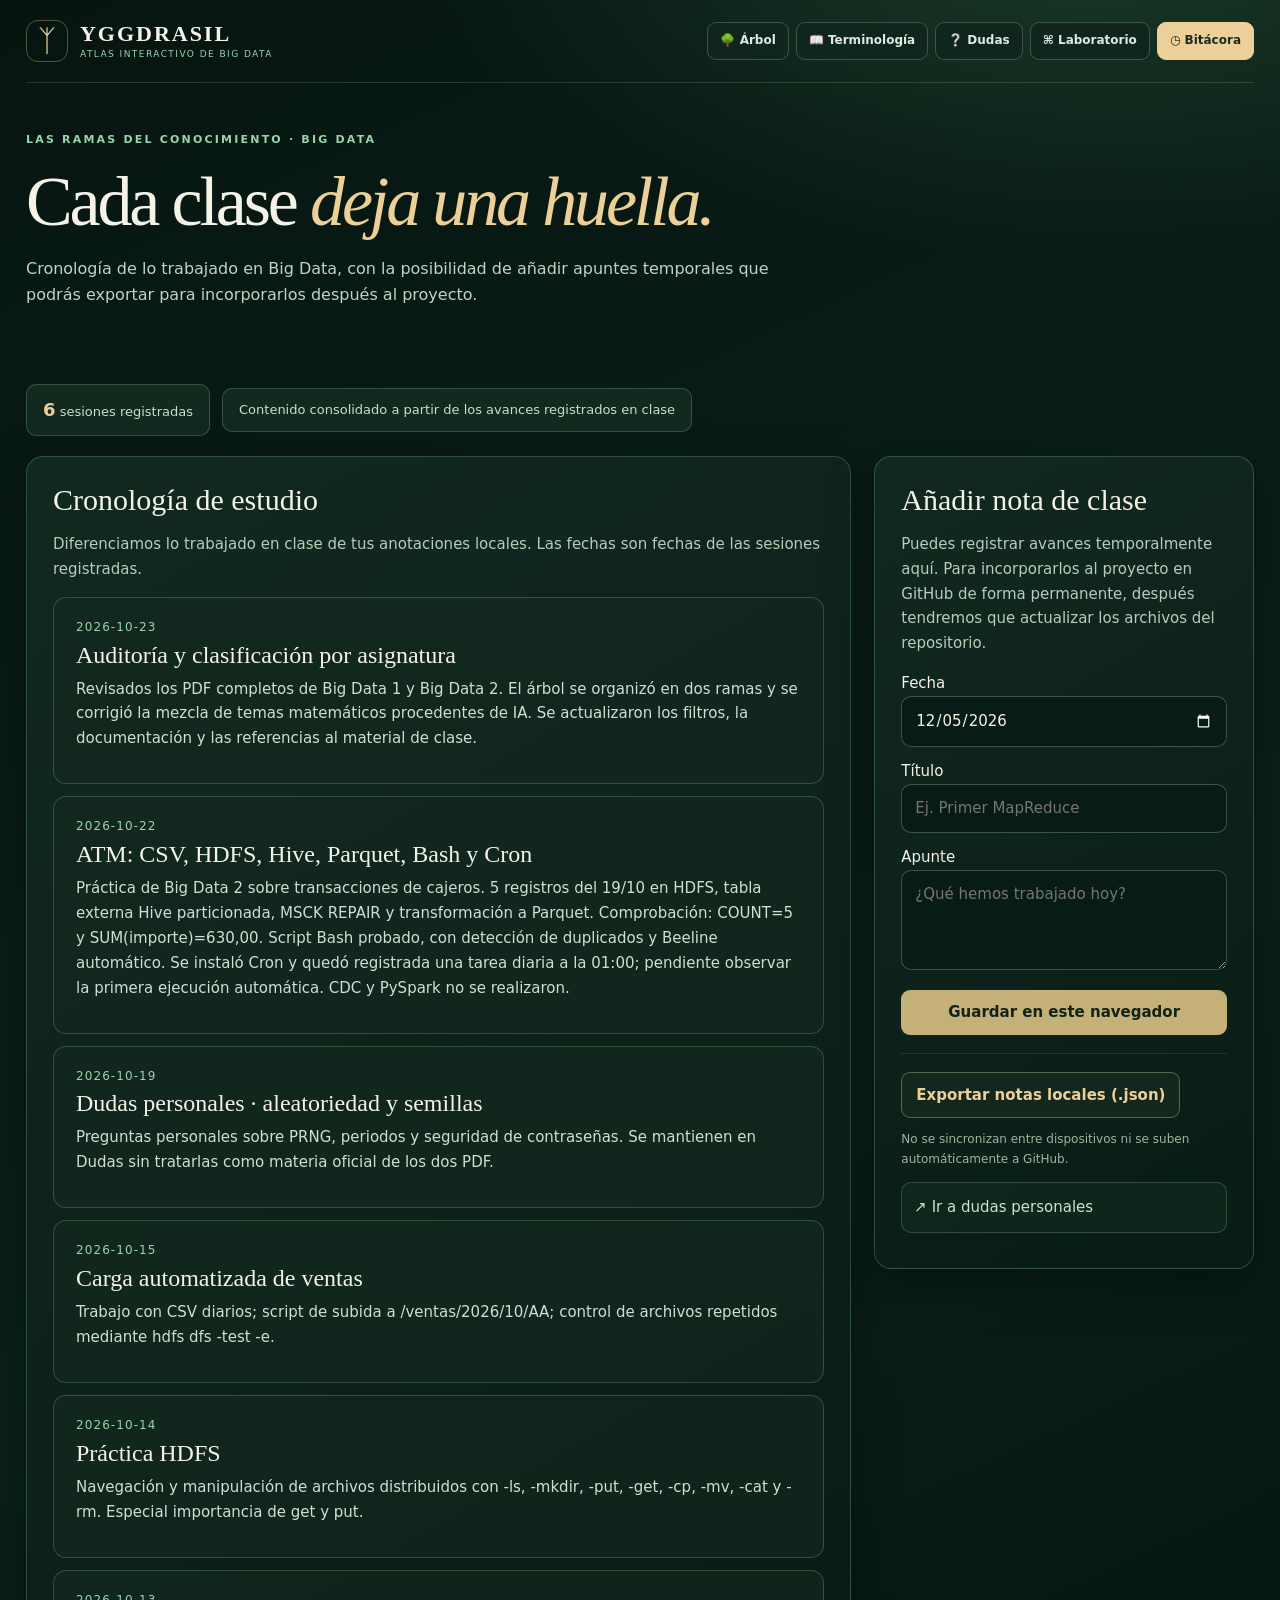
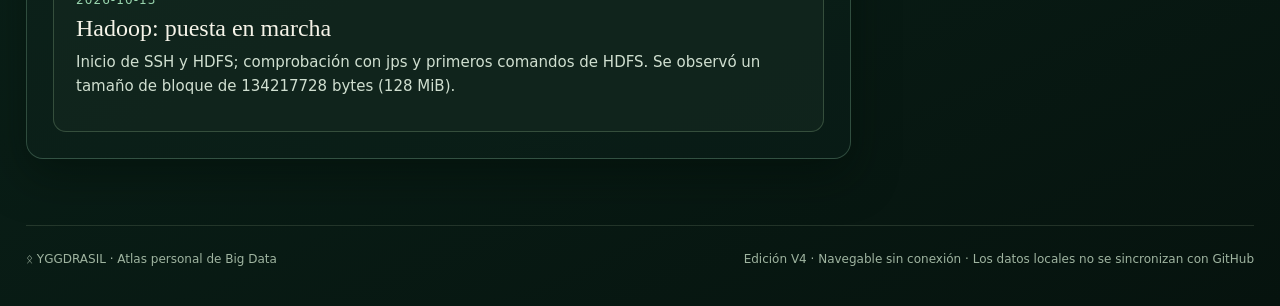
==== commit bdca5f45: "V4: depurar laboratorio, bitácora y dudas personales" ====
--- a/bitacora.html
+++ b/bitacora.html
@@ -1,2 +1,2 @@
-<!doctype html><html lang="es"><head><meta charset="utf-8"><meta name="viewport" content="width=device-width,initial-scale=1"><meta name="color-scheme" content="dark"><title>Bitácora · Yggdrasil Big Data</title><link rel="stylesheet" href="assets/pages.css"></head><body><div class="shell"><header class="topbar"><a class="brand" href="yggdrasil.html#bigdata"><span class="brandicon">ᛉ</span><span><strong>YGGDRASIL</strong><small>Atlas interactivo de Big Data</small></span></a><nav class="tabs" aria-label="Secciones"><a class="tab "  href="yggdrasil.html">🌳 Árbol</a><a class="tab "  href="terminologia.html">📖 Terminología</a><a class="tab "  href="dudas.html">❔ Dudas</a><a class="tab "  href="laboratorio.html">⌘ Laboratorio</a><a class="tab active" aria-current="page" href="bitacora.html">◷ Bitácora</a></nav></header><section class="hero"><div class="eyebrow">Las ramas del conocimiento · Big Data</div><h1>Cada clase <em>deja una huella.</em></h1><p>Cronología de lo trabajado en Big Data, con la posibilidad de añadir apuntes temporales que podrás exportar para incorporarlos después al proyecto.</p></section><div class="row stats"><span class="stat"><strong>5</strong> sesiones registradas</span><span class="stat">Contenido consolidado a partir de los avances registrados en clase</span></div><div class="grid"><main class="card pad"><h2 class="panel-title">Cronología de estudio</h2><p class="muted">Diferenciamos lo trabajado en clase de tus anotaciones locales. Las fechas son fechas de las sesiones registradas.</p><div class="list" id="timeline"></div></main><aside class="card pad"><h2 class="panel-title">Añadir nota de clase</h2><p class="muted">Puedes registrar avances temporalmente aquí. Para incorporarlos al proyecto en GitHub de forma permanente, después tendremos que actualizar los archivos del repositorio.</p><form id="noteForm" class="stack"><label>Fecha <input id="noteDate" required type="date" class="input" style="display:block;width:100%"></label><label>Título <input id="noteTitle" required maxlength="90" class="input" style="display:block;width:100%" placeholder="Ej. Primer MapReduce"></label><label>Apunte <textarea id="noteBody" required maxlength="3000" class="textarea" placeholder="¿Qué hemos trabajado hoy?"></textarea></label><button class="btn" type="submit">Guardar en este navegador</button></form><div class="segment"><button id="export" class="btn-ghost">Exportar notas locales (.json)</button><p class="footer-note">No se sincronizan entre dispositivos ni se suben automáticamente a GitHub.</p></div><a class="side-link" href="dudas.html">↗ Ir a dudas personales</a></aside></div><footer class="foot"><span>ᛟ YGGDRASIL · Atlas personal de Big Data</span><span>Edición V3 · Navegable sin conexión · Los datos locales no se sincronizan con GitHub</span></footer></div><script>
-'use strict';const initial=[["2026-10-13", "Hadoop: puesta en marcha", "Inicio de SSH y HDFS; comprobación con jps y primeros comandos de HDFS. Se observó un tamaño de bloque de 134217728 bytes (128 MiB)."], ["2026-10-14", "Práctica HDFS", "Navegación y manipulación de archivos distribuidos con -ls, -mkdir, -put, -get, -cp, -mv, -cat y -rm. Especial importancia de get y put."], ["2026-10-15", "Carga automatizada de ventas", "Trabajo con CSV diarios; script de subida a /ventas/2026/10/AA; control de archivos repetidos mediante hdfs dfs -test -e."], ["2026-10-19", "Aleatoriedad y semillas", "Preguntas personales sobre los PRNG, sus periodos, la seguridad de contraseñas y la reproducibilidad mediante semillas."], ["2026-10-22", "ATM: CSV, HDFS, Hive, Parquet, Bash y Cron", "Práctica de Big Data 2 sobre transacciones de cajeros. 5 registros del 19/10 en HDFS, tabla externa Hive particionada, MSCK REPAIR y transformación a Parquet. Comprobación: COUNT=5 y SUM(importe)=630,00. Script Bash probado, con detección de duplicados y Beeline automático. Se instaló Cron y quedó registrada una tarea diaria a la 01:00; pendiente observar la primera ejecución automática. CDC y PySpark no se realizaron."]];let custom=[];try{custom=JSON.parse(localStorage.getItem('ygg-bigdata-bitacora-v1')||'[]')}catch(e){}const list=document.getElementById('timeline');const node=(tag,cls,s)=>{const e=document.createElement(tag);e.className=cls||'';e.textContent=s;return e};function draw(){list.replaceChildren();const ordered=[...initial.map(([date,title,body])=>({date,title,body,local:false})),...custom.map(x=>({...x,local:true}))].sort((a,b)=>b.date.localeCompare(a.date));for(const x of ordered){const d=node('article','entry');d.append(node('div','date',x.date+(x.local?' · anotación local':'')),node('h3','',x.title),node('p','',x.body));if(x.local){const btn=node('button','btn-ghost','Eliminar nota');btn.onclick=()=>{custom=custom.filter(t=>t.id!==x.id);save();draw()};d.append(btn)}list.append(d)}}function save(){try{localStorage.setItem('ygg-bigdata-bitacora-v1',JSON.stringify(custom))}catch(e){}}document.getElementById('noteDate').value=new Date().toLocaleDateString('en-CA');document.getElementById('noteForm').onsubmit=e=>{e.preventDefault();custom.push({id:String(Date.now())+'-'+Math.random().toString(36).slice(2),date:document.getElementById('noteDate').value,title:document.getElementById('noteTitle').value.trim(),body:document.getElementById('noteBody').value.trim()});save();draw();e.target.reset();document.getElementById('noteDate').value=new Date().toLocaleDateString('en-CA')};document.getElementById('export').onclick=()=>{const b=new Blob([JSON.stringify(custom,null,2)],{type:'application/json'}),a=document.createElement('a');a.href=URL.createObjectURL(b);a.download='yggdrasil-bigdata-bitacora.json';a.click();setTimeout(()=>URL.revokeObjectURL(a.href),1500)};draw();</script></body></html>+<!doctype html><html lang="es"><head><meta charset="utf-8"><meta name="viewport" content="width=device-width,initial-scale=1"><meta name="color-scheme" content="dark"><title>Bitácora · Yggdrasil Big Data</title><link rel="stylesheet" href="assets/pages.css"></head><body><div class="shell"><header class="topbar"><a class="brand" href="yggdrasil.html#bigdata"><span class="brandicon">ᛉ</span><span><strong>YGGDRASIL</strong><small>Atlas interactivo de Big Data</small></span></a><nav class="tabs" aria-label="Secciones"><a class="tab "  href="yggdrasil.html">🌳 Árbol</a><a class="tab "  href="terminologia.html">📖 Terminología</a><a class="tab "  href="dudas.html">❔ Dudas</a><a class="tab "  href="laboratorio.html">⌘ Laboratorio</a><a class="tab active" aria-current="page" href="bitacora.html">◷ Bitácora</a></nav></header><section class="hero"><div class="eyebrow">Las ramas del conocimiento · Big Data</div><h1>Cada clase <em>deja una huella.</em></h1><p>Cronología de lo trabajado en Big Data, con la posibilidad de añadir apuntes temporales que podrás exportar para incorporarlos después al proyecto.</p></section><div class="row stats"><span class="stat"><strong>6</strong> sesiones registradas</span><span class="stat">Contenido consolidado a partir de los avances registrados en clase</span></div><div class="grid"><main class="card pad"><h2 class="panel-title">Cronología de estudio</h2><p class="muted">Diferenciamos lo trabajado en clase de tus anotaciones locales. Las fechas son fechas de las sesiones registradas.</p><div class="list" id="timeline"></div></main><aside class="card pad"><h2 class="panel-title">Añadir nota de clase</h2><p class="muted">Puedes registrar avances temporalmente aquí. Para incorporarlos al proyecto en GitHub de forma permanente, después tendremos que actualizar los archivos del repositorio.</p><form id="noteForm" class="stack"><label>Fecha <input id="noteDate" required type="date" class="input" style="display:block;width:100%"></label><label>Título <input id="noteTitle" required maxlength="90" class="input" style="display:block;width:100%" placeholder="Ej. Primer MapReduce"></label><label>Apunte <textarea id="noteBody" required maxlength="3000" class="textarea" placeholder="¿Qué hemos trabajado hoy?"></textarea></label><button class="btn" type="submit">Guardar en este navegador</button></form><div class="segment"><button id="export" class="btn-ghost">Exportar notas locales (.json)</button><p class="footer-note">No se sincronizan entre dispositivos ni se suben automáticamente a GitHub.</p></div><a class="side-link" href="dudas.html">↗ Ir a dudas personales</a></aside></div><footer class="foot"><span>ᛟ YGGDRASIL · Atlas personal de Big Data</span><span>Edición V4 · Navegable sin conexión · Los datos locales no se sincronizan con GitHub</span></footer></div><script>
+'use strict';const initial=[["2026-10-13", "Hadoop: puesta en marcha", "Inicio de SSH y HDFS; comprobación con jps y primeros comandos de HDFS. Se observó un tamaño de bloque de 134217728 bytes (128 MiB)."], ["2026-10-14", "Práctica HDFS", "Navegación y manipulación de archivos distribuidos con -ls, -mkdir, -put, -get, -cp, -mv, -cat y -rm. Especial importancia de get y put."], ["2026-10-15", "Carga automatizada de ventas", "Trabajo con CSV diarios; script de subida a /ventas/2026/10/AA; control de archivos repetidos mediante hdfs dfs -test -e."], ["2026-10-19", "Dudas personales · aleatoriedad y semillas", "Preguntas personales sobre PRNG, periodos y seguridad de contraseñas. Se mantienen en Dudas sin tratarlas como materia oficial de los dos PDF."], ["2026-10-22", "ATM: CSV, HDFS, Hive, Parquet, Bash y Cron", "Práctica de Big Data 2 sobre transacciones de cajeros. 5 registros del 19/10 en HDFS, tabla externa Hive particionada, MSCK REPAIR y transformación a Parquet. Comprobación: COUNT=5 y SUM(importe)=630,00. Script Bash probado, con detección de duplicados y Beeline automático. Se instaló Cron y quedó registrada una tarea diaria a la 01:00; pendiente observar la primera ejecución automática. CDC y PySpark no se realizaron."], ["2026-10-23", "Auditoría y clasificación por asignatura", "Revisados los PDF completos de Big Data 1 y Big Data 2. El árbol se organizó en dos ramas y se corrigió la mezcla de temas matemáticos procedentes de IA. Se actualizaron los filtros, la documentación y las referencias al material de clase."]];let custom=[];try{custom=JSON.parse(localStorage.getItem('ygg-bigdata-bitacora-v1')||'[]')}catch(e){}const list=document.getElementById('timeline');const node=(tag,cls,s)=>{const e=document.createElement(tag);e.className=cls||'';e.textContent=s;return e};function draw(){list.replaceChildren();const ordered=[...initial.map(([date,title,body])=>({date,title,body,local:false})),...custom.map(x=>({...x,local:true}))].sort((a,b)=>b.date.localeCompare(a.date));for(const x of ordered){const d=node('article','entry');d.append(node('div','date',x.date+(x.local?' · anotación local':'')),node('h3','',x.title),node('p','',x.body));if(x.local){const btn=node('button','btn-ghost','Eliminar nota');btn.onclick=()=>{custom=custom.filter(t=>t.id!==x.id);save();draw()};d.append(btn)}list.append(d)}}function save(){try{localStorage.setItem('ygg-bigdata-bitacora-v1',JSON.stringify(custom))}catch(e){}}document.getElementById('noteDate').value=new Date().toLocaleDateString('en-CA');document.getElementById('noteForm').onsubmit=e=>{e.preventDefault();custom.push({id:String(Date.now())+'-'+Math.random().toString(36).slice(2),date:document.getElementById('noteDate').value,title:document.getElementById('noteTitle').value.trim(),body:document.getElementById('noteBody').value.trim()});save();draw();e.target.reset();document.getElementById('noteDate').value=new Date().toLocaleDateString('en-CA')};document.getElementById('export').onclick=()=>{const b=new Blob([JSON.stringify(custom,null,2)],{type:'application/json'}),a=document.createElement('a');a.href=URL.createObjectURL(b);a.download='yggdrasil-bigdata-bitacora.json';a.click();setTimeout(()=>URL.revokeObjectURL(a.href),1500)};draw();</script></body></html>
